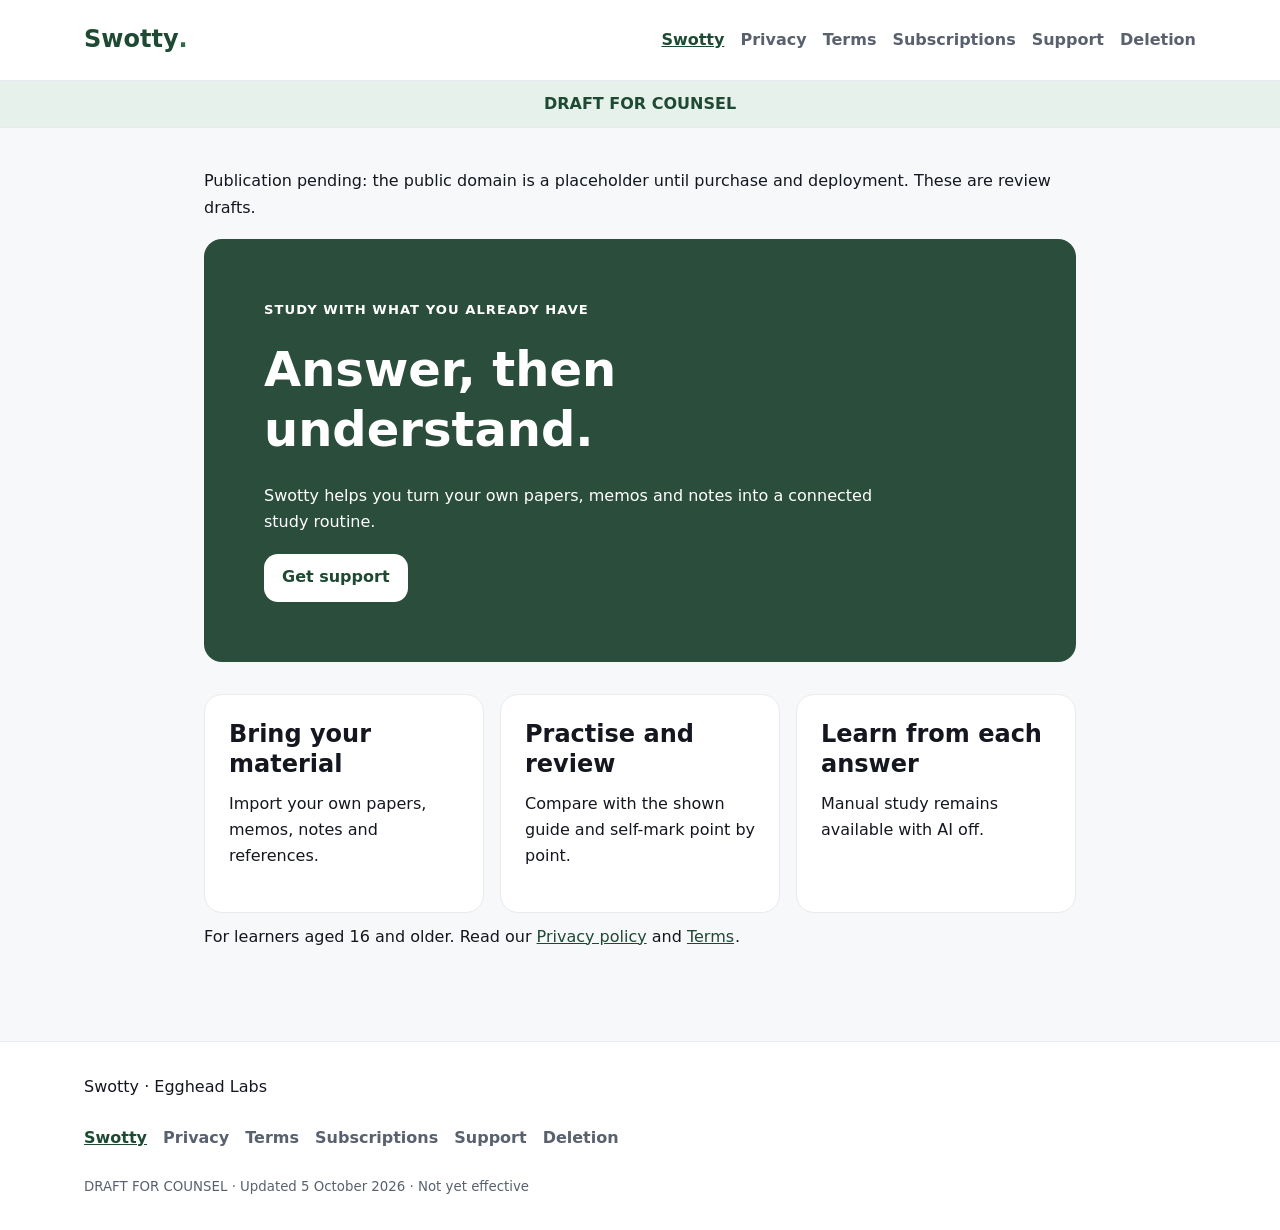
==== index.html @ 385c68c9 "Swotty public pages: landing, privacy, terms, subscriptions, support, deletion, takedown (from Swott" ====
<!doctype html>
<html lang="en"><head><meta charset="utf-8"><meta name="viewport" content="width=device-width, initial-scale=1">
<title>Study your way | Swotty</title><meta name="description" content="Swotty public information — DRAFT FOR COUNSEL.">
<link rel="stylesheet" href="style.css"></head><body>
<header class="site-header"><div class="header-inner"><a class="logo" href="index.html">Swotty<span>.</span></a><nav aria-label="Main navigation"><a href="index.html" aria-current="page">Swotty</a><a href="privacy.html">Privacy</a><a href="terms.html">Terms</a><a href="subscriptions.html">Subscriptions</a><a href="support.html">Support</a><a href="deletion.html">Deletion</a></nav></div></header>
<div class="draft-banner" role="status">DRAFT FOR COUNSEL</div>
<main id="content"><p class="publication-note">Publication pending: the public domain is a placeholder until purchase and deployment. These are review drafts.</p><section class="hero"><p class="eyebrow">Study with what you already have</p><h1>Answer, then understand.</h1><p>Swotty helps you turn your own papers, memos and notes into a connected study routine.</p><a class="button" href="support.html">Get support</a></section><section class="features"><div class="card"><h2>Bring your material</h2><p>Import your own papers, memos, notes and references.</p></div><div class="card"><h2>Practise and review</h2><p>Compare with the shown guide and self-mark point by point.</p></div><div class="card"><h2>Learn from each answer</h2><p>Manual study remains available with AI off.</p></div></section><p>For learners aged 16 and older. Read our <a href="privacy.html">Privacy policy</a> and <a href="terms.html">Terms</a>.</p></main>
<footer><div>Swotty · Egghead Labs</div><nav aria-label="Footer navigation"><a href="index.html" aria-current="page">Swotty</a><a href="privacy.html">Privacy</a><a href="terms.html">Terms</a><a href="subscriptions.html">Subscriptions</a><a href="support.html">Support</a><a href="deletion.html">Deletion</a></nav><small>DRAFT FOR COUNSEL · Updated 5 October 2026 · Not yet effective</small></footer>
</body></html>
---- style.css ----
:root{--bg:#F7F8FA;--surface:#FFFFFF;--surface-2:#F4F6F9;--ink:#14171F;--ink-2:#59616F;--line:#E7EAEF;--brand:#2F6A4C;--brand-ink:#1E4A34;--brand-weak:#E6F1EB;--brand-deep:#2B4D3C;--on-brand:#FFFFFF;--r-card:18px;--r-btn:14px}
/* Legal links remain easy to reach when mobile text is enlarged. */
.logo,nav a,main a{display:inline-flex;align-items:center;min-width:48px;min-height:48px;max-width:100%;overflow-wrap:anywhere}
*{box-sizing:border-box}html{font-family:system-ui,-apple-system,"Segoe UI",sans-serif;color:var(--ink);background:var(--bg)}body{margin:0;line-height:1.65}a{color:var(--brand-ink)}a:focus-visible{outline:3px solid var(--brand);outline-offset:3px}.site-header{background:var(--surface);border-bottom:1px solid var(--line)}.header-inner{max-width:1160px;margin:auto;padding:16px 24px;display:flex;gap:24px;align-items:center;justify-content:space-between;flex-wrap:wrap}.logo{font-size:24px;font-weight:800;text-decoration:none;color:var(--brand-ink)}.logo span{color:var(--brand)}nav{display:flex;gap:8px 16px;flex-wrap:wrap}nav a{text-decoration:none;color:var(--ink-2);font-weight:600}nav a[aria-current="page"]{color:var(--brand-ink);text-decoration:underline}.draft-banner{background:var(--brand-weak);color:var(--brand-ink);text-align:center;font-weight:700;padding:10px 20px;border-bottom:1px solid var(--line)}main{max-width:920px;margin:40px auto 80px;padding:0 24px}h1,h2{line-height:1.25}h1{font-size:clamp(2rem,5vw,3rem);margin:0 0 24px}h2{font-size:1.5rem;margin:36px 0 12px}p{margin:0 0 18px;overflow-wrap:anywhere}.card{background:var(--surface);border:1px solid var(--line);border-radius:var(--r-card);padding:24px}.card h2{margin-top:0}.contact{font-size:1.2rem;font-weight:700}.hero{background:var(--brand-deep);color:var(--on-brand);border-radius:var(--r-card);padding:clamp(28px,5vw,60px);margin-bottom:32px}.hero h1{max-width:680px}.hero p{max-width:640px}.eyebrow{text-transform:uppercase;letter-spacing:.08em;font-size:.82rem;font-weight:700}.button{display:inline-block;background:var(--surface);color:var(--brand-ink);border-radius:var(--r-btn);padding:10px 18px;font-weight:700;text-decoration:none}.features{display:grid;grid-template-columns:repeat(3,minmax(0,1fr));gap:16px}footer{background:var(--surface);border-top:1px solid var(--line);padding:32px max(24px,calc((100vw - 1112px)/2));display:grid;gap:14px}footer small{color:var(--ink-2)}@media(max-width:700px){.header-inner{padding:14px 20px}nav{gap:6px 12px;font-size:.88rem}main{margin:28px auto 56px;padding:0 20px}.features{grid-template-columns:1fr}.card{padding:20px}}
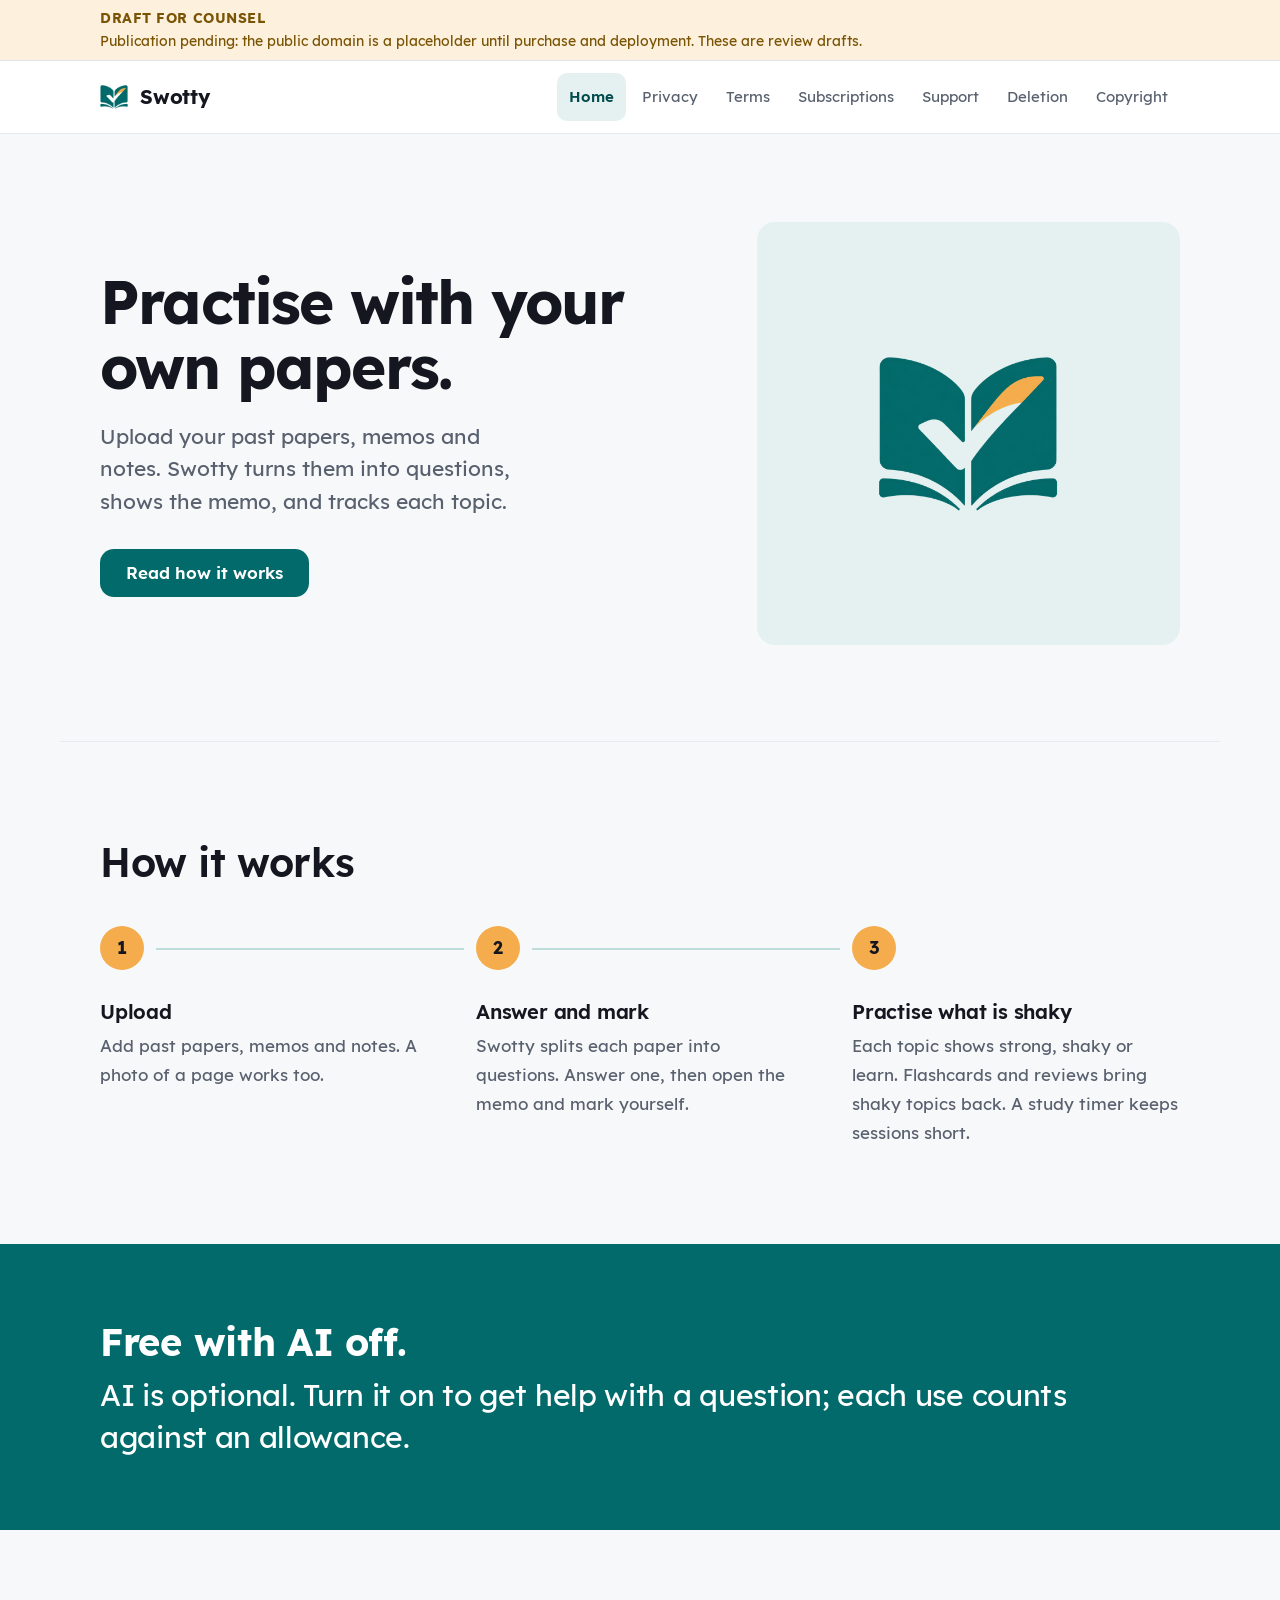
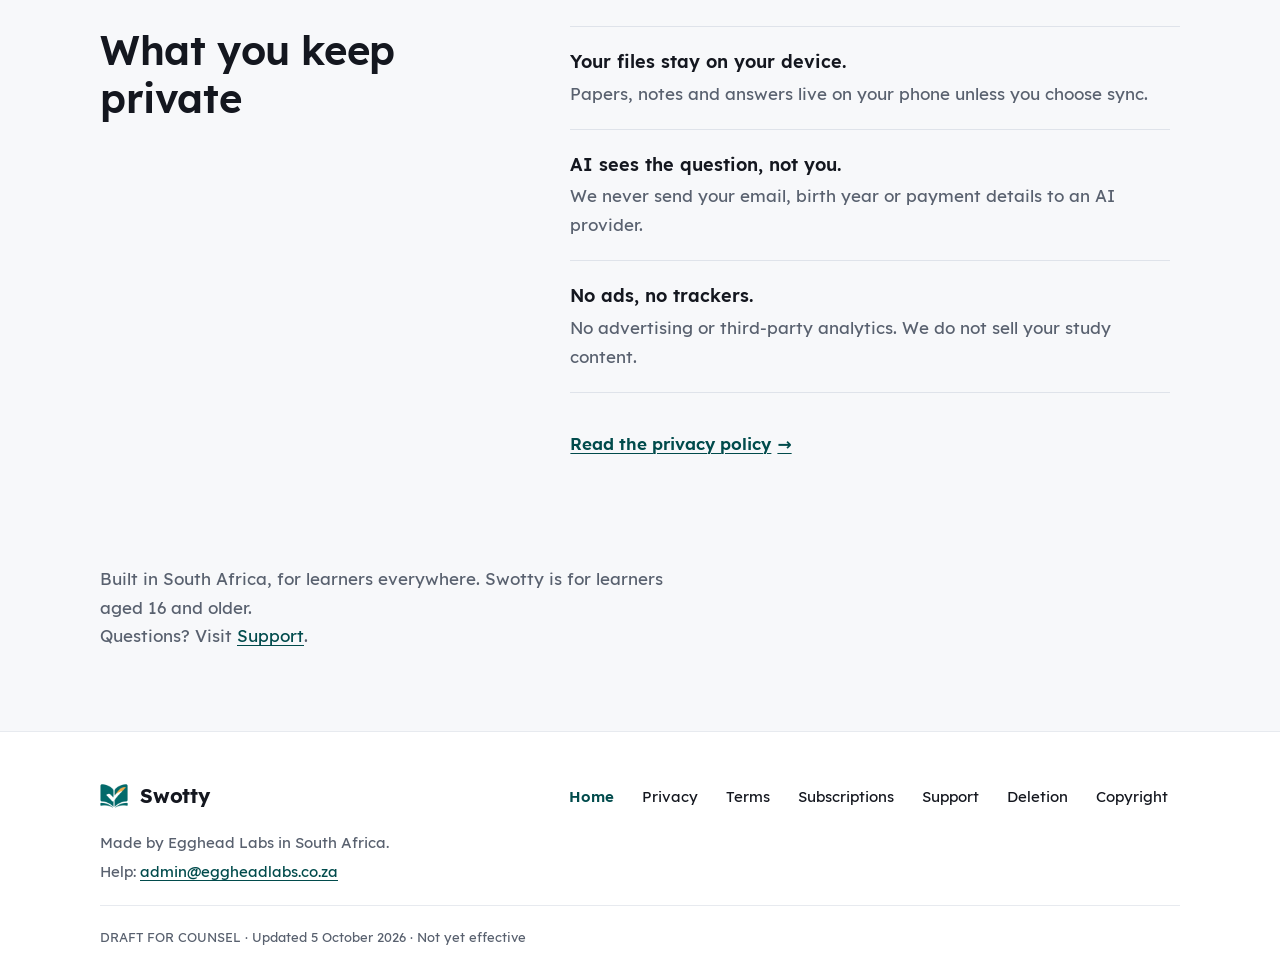
==== commit 9fd845f4: "Swotty site design r1: Lexend, logo and favicon, landing hierarchy, legal TOC" ====
--- a/index.html
+++ b/index.html
@@ -1,9 +1,13 @@
 <!doctype html>
 <html lang="en"><head><meta charset="utf-8"><meta name="viewport" content="width=device-width, initial-scale=1">
-<title>Study your way | Swotty</title><meta name="description" content="Swotty public information — DRAFT FOR COUNSEL.">
-<link rel="stylesheet" href="style.css"></head><body>
-<header class="site-header"><div class="header-inner"><a class="logo" href="index.html">Swotty<span>.</span></a><nav aria-label="Main navigation"><a href="index.html" aria-current="page">Swotty</a><a href="privacy.html">Privacy</a><a href="terms.html">Terms</a><a href="subscriptions.html">Subscriptions</a><a href="support.html">Support</a><a href="deletion.html">Deletion</a></nav></div></header>
-<div class="draft-banner" role="status">DRAFT FOR COUNSEL</div>
-<main id="content"><p class="publication-note">Publication pending: the public domain is a placeholder until purchase and deployment. These are review drafts.</p><section class="hero"><p class="eyebrow">Study with what you already have</p><h1>Answer, then understand.</h1><p>Swotty helps you turn your own papers, memos and notes into a connected study routine.</p><a class="button" href="support.html">Get support</a></section><section class="features"><div class="card"><h2>Bring your material</h2><p>Import your own papers, memos, notes and references.</p></div><div class="card"><h2>Practise and review</h2><p>Compare with the shown guide and self-mark point by point.</p></div><div class="card"><h2>Learn from each answer</h2><p>Manual study remains available with AI off.</p></div></section><p>For learners aged 16 and older. Read our <a href="privacy.html">Privacy policy</a> and <a href="terms.html">Terms</a>.</p></main>
-<footer><div>Swotty · Egghead Labs</div><nav aria-label="Footer navigation"><a href="index.html" aria-current="page">Swotty</a><a href="privacy.html">Privacy</a><a href="terms.html">Terms</a><a href="subscriptions.html">Subscriptions</a><a href="support.html">Support</a><a href="deletion.html">Deletion</a></nav><small>DRAFT FOR COUNSEL · Updated 5 October 2026 · Not yet effective</small></footer>
+<title>Practise with your own papers | Swotty</title><meta name="description" content="Swotty public information — DRAFT FOR COUNSEL.">
+<meta name="theme-color" content="#026A6B">
+<link rel="icon" type="image/png" href="logo.png"><link rel="icon" type="image/png" sizes="512x512" href="icon-512.png"><link rel="apple-touch-icon" href="apple-touch-icon.png">
+<link rel="preload" href="fonts/Lexend-Regular.ttf" as="font" type="font/ttf" crossorigin>
+<link rel="stylesheet" href="style.css"></head><body class="landing">
+<a class="skip-link" href="#content">Skip to content</a>
+<div class="status-bar"><div class="draft-banner" role="status">DRAFT FOR COUNSEL</div><p class="publication-note">Publication pending: the public domain is a placeholder until purchase and deployment. These are review drafts.</p></div>
+<header class="site-header"><div class="header-inner"><a class="logo" href="index.html"><img src="logo.png" width="44" height="44" alt=""><span>Swotty</span></a><nav class="main-nav" aria-label="Main navigation"><a href="index.html" aria-current="page">Home</a><a href="privacy.html">Privacy</a><a href="terms.html">Terms</a><a href="subscriptions.html">Subscriptions</a><a href="support.html">Support</a><a href="deletion.html">Deletion</a><a href="takedown.html">Copyright</a></nav></div></header>
+<main id="content" tabindex="-1"><section class="hero"><div class="hero-copy"><h1>Practise with your own papers.</h1><p class="hero-sub">Upload your past papers, memos and notes. Swotty turns them into questions, shows the memo, and tracks each topic.</p><a class="button" href="#how-it-works">Read how it works</a></div><div class="hero-mark" aria-hidden="true"><img src="logo.png" width="320" height="320" alt=""></div></section><section class="steps" id="how-it-works" aria-labelledby="how-title"><h2 id="how-title">How it works</h2><ol class="step-list"><li><span class="step-num" aria-hidden="true">1</span><h3>Upload</h3><p>Add past papers, memos and notes. A photo of a page works too.</p></li><li><span class="step-num" aria-hidden="true">2</span><h3>Answer and mark</h3><p>Swotty splits each paper into questions. Answer one, then open the memo and mark yourself.</p></li><li><span class="step-num" aria-hidden="true">3</span><h3>Practise what is shaky</h3><p>Each topic shows strong, shaky or learn. Flashcards and reviews bring shaky topics back. A study timer keeps sessions short.</p></li></ol></section><section class="free"><p class="free-line"><strong>Free with AI off.</strong> AI is optional. Turn it on to get help with a question; each use counts against an allowance.</p></section><section class="private" aria-labelledby="private-title"><div class="private-inner"><h2 id="private-title">What you keep private</h2><ul><li><strong>Your files stay on your device.</strong> Papers, notes and answers live on your phone unless you choose sync.</li><li><strong>AI sees the question, not you.</strong> We never send your email, birth year or payment details to an AI provider.</li><li><strong>No ads, no trackers.</strong> No advertising or third-party analytics. We do not sell your study content.</li></ul><a class="text-link" href="privacy.html">Read the privacy policy</a></div></section><section class="closing"><p>Built in South Africa, for learners everywhere. Swotty is for learners aged 16 and older.</p><p>Questions? Visit <a href="support.html">Support</a>.</p></section></main>
+<footer class="site-footer"><div class="footer-inner"><div class="footer-brand"><a class="logo" href="index.html"><img src="logo.png" width="44" height="44" alt=""><span>Swotty</span></a><p>Made by Egghead Labs in South Africa.</p><p>Help: <a href="mailto:admin@eggheadlabs.co.za?subject=Swotty%20support%20%E2%80%94%20Egghead%20Labs&amp;body=">admin@eggheadlabs.co.za</a></p></div><nav aria-label="Footer navigation"><a href="index.html" aria-current="page">Home</a><a href="privacy.html">Privacy</a><a href="terms.html">Terms</a><a href="subscriptions.html">Subscriptions</a><a href="support.html">Support</a><a href="deletion.html">Deletion</a><a href="takedown.html">Copyright</a></nav><small>DRAFT FOR COUNSEL · Updated 5 October 2026 · Not yet effective</small></div></footer>
 </body></html>
--- a/style.css
+++ b/style.css
@@ -1,4 +1,152 @@
-:root{--bg:#F7F8FA;--surface:#FFFFFF;--surface-2:#F4F6F9;--ink:#14171F;--ink-2:#59616F;--line:#E7EAEF;--brand:#2F6A4C;--brand-ink:#1E4A34;--brand-weak:#E6F1EB;--brand-deep:#2B4D3C;--on-brand:#FFFFFF;--r-card:18px;--r-btn:14px}
-/* Legal links remain easy to reach when mobile text is enlarged. */
-.logo,nav a,main a{display:inline-flex;align-items:center;min-width:48px;min-height:48px;max-width:100%;overflow-wrap:anywhere}
-*{box-sizing:border-box}html{font-family:system-ui,-apple-system,"Segoe UI",sans-serif;color:var(--ink);background:var(--bg)}body{margin:0;line-height:1.65}a{color:var(--brand-ink)}a:focus-visible{outline:3px solid var(--brand);outline-offset:3px}.site-header{background:var(--surface);border-bottom:1px solid var(--line)}.header-inner{max-width:1160px;margin:auto;padding:16px 24px;display:flex;gap:24px;align-items:center;justify-content:space-between;flex-wrap:wrap}.logo{font-size:24px;font-weight:800;text-decoration:none;color:var(--brand-ink)}.logo span{color:var(--brand)}nav{display:flex;gap:8px 16px;flex-wrap:wrap}nav a{text-decoration:none;color:var(--ink-2);font-weight:600}nav a[aria-current="page"]{color:var(--brand-ink);text-decoration:underline}.draft-banner{background:var(--brand-weak);color:var(--brand-ink);text-align:center;font-weight:700;padding:10px 20px;border-bottom:1px solid var(--line)}main{max-width:920px;margin:40px auto 80px;padding:0 24px}h1,h2{line-height:1.25}h1{font-size:clamp(2rem,5vw,3rem);margin:0 0 24px}h2{font-size:1.5rem;margin:36px 0 12px}p{margin:0 0 18px;overflow-wrap:anywhere}.card{background:var(--surface);border:1px solid var(--line);border-radius:var(--r-card);padding:24px}.card h2{margin-top:0}.contact{font-size:1.2rem;font-weight:700}.hero{background:var(--brand-deep);color:var(--on-brand);border-radius:var(--r-card);padding:clamp(28px,5vw,60px);margin-bottom:32px}.hero h1{max-width:680px}.hero p{max-width:640px}.eyebrow{text-transform:uppercase;letter-spacing:.08em;font-size:.82rem;font-weight:700}.button{display:inline-block;background:var(--surface);color:var(--brand-ink);border-radius:var(--r-btn);padding:10px 18px;font-weight:700;text-decoration:none}.features{display:grid;grid-template-columns:repeat(3,minmax(0,1fr));gap:16px}footer{background:var(--surface);border-top:1px solid var(--line);padding:32px max(24px,calc((100vw - 1112px)/2));display:grid;gap:14px}footer small{color:var(--ink-2)}@media(max-width:700px){.header-inner{padding:14px 20px}nav{gap:6px 12px;font-size:.88rem}main{margin:28px auto 56px;padding:0 20px}.features{grid-template-columns:1fr}.card{padding:20px}}
+/* Swotty public site. Neutrals from app/lib/theme/tokens.dart; brand teal and
+   warm accent sampled from the Swotty logo; Lexend per sw-20261007-10. */
+@font-face{font-family:"Lexend";src:url("fonts/Lexend-Regular.ttf") format("truetype");font-weight:400;font-display:swap}
+@font-face{font-family:"Lexend";src:url("fonts/Lexend-SemiBold.ttf") format("truetype");font-weight:600;font-display:swap}
+@font-face{font-family:"Lexend";src:url("fonts/Lexend-Bold.ttf") format("truetype");font-weight:700;font-display:swap}
+
+:root{
+  --bg:#F7F8FA;--surface:#FFFFFF;--surface-2:#F4F6F9;
+  --ink:#14171F;--ink-2:#59616F;--line:#E7EAEF;--edge:#DFE3EA;
+  --brand:#026A6B;--brand-ink:#014B4C;--brand-weak:#E4F1F0;--brand-line:#BEDCDA;--on-brand:#FFFFFF;
+  --accent:#F4AC4C;--accent-weak:#FDF0DC;--accent-ink:#7A5405;
+  --r-card:18px;--r-btn:14px;
+  --measure:70ch;--wrap:1160px;--gutter:clamp(20px,5vw,40px);
+}
+*{box-sizing:border-box}
+html{font-family:"Lexend",system-ui,-apple-system,"Segoe UI",sans-serif;color:var(--ink);background:var(--bg);-webkit-text-size-adjust:100%}
+@media (prefers-reduced-motion:no-preference){html{scroll-behavior:smooth}}
+body{margin:0;font-size:1.0625rem;line-height:1.7;font-weight:400}
+img{max-width:100%;height:auto}
+a{color:var(--brand-ink);text-decoration-thickness:1px;text-underline-offset:3px}
+a:hover{text-decoration-thickness:2px}
+a:focus-visible,main:focus-visible{outline:3px solid var(--brand);outline-offset:3px;border-radius:4px}
+main:focus{outline:none}
+p{margin:0 0 1.1em;overflow-wrap:anywhere}
+h1,h2,h3{line-height:1.2;letter-spacing:-.01em;font-weight:600;color:var(--ink)}
+
+/* Every link keeps a 48px target. Inline prose links grow their hit area with
+   padding, which does not change the line box. */
+.logo,nav a,.button,.text-link,.toc a,.skip-link{display:inline-flex;align-items:center;min-height:48px;min-width:48px;max-width:100%}
+main p a,main li:not(.toc li) a,.footer-brand a:not(.logo){padding:15px 3px;margin:0 -3px;overflow-wrap:anywhere}
+
+.skip-link{position:absolute;left:12px;top:12px;z-index:10;padding:0 18px;background:var(--brand-ink);color:var(--on-brand);font-weight:600;border-radius:var(--r-btn);transform:translateY(-200%)}
+.skip-link:focus{transform:none}
+
+/* Draft status: visible on every page, quieter than the content. */
+.status-bar{background:var(--accent-weak);border-bottom:1px solid var(--edge);color:var(--accent-ink);font-size:.875rem;line-height:1.5}
+.draft-banner{max-width:var(--wrap);margin:0 auto;padding:8px var(--gutter) 0;font-weight:700;letter-spacing:.04em}
+.publication-note{max-width:var(--wrap);margin:0 auto;padding:2px var(--gutter) 8px;color:var(--accent-ink)}
+.status-bar .draft-banner:last-child{padding-bottom:8px}
+
+/* Header */
+.site-header{background:var(--surface);border-bottom:1px solid var(--line);position:sticky;top:0;z-index:5}
+.header-inner{max-width:var(--wrap);margin:0 auto;padding:0 var(--gutter);display:flex;align-items:center;gap:24px;min-height:72px}
+.logo{gap:8px;text-decoration:none;color:var(--ink);font-weight:700;font-size:1.25rem;letter-spacing:-.01em}
+.logo img{width:44px;height:44px;margin:-4px -4px -4px -8px}
+.main-nav{display:flex;margin-left:auto;gap:4px}
+.main-nav a{flex:none;padding:0 12px;border-radius:10px;color:var(--ink-2);text-decoration:none;font-size:.9375rem;font-weight:500;white-space:nowrap}
+.main-nav a:hover{color:var(--ink);background:var(--surface-2)}
+.main-nav a[aria-current="page"]{color:var(--brand-ink);background:var(--brand-weak);font-weight:600}
+
+/* Landing */
+.landing main{display:block}
+.hero{max-width:var(--wrap);margin:0 auto;padding:clamp(40px,8vw,88px) var(--gutter) clamp(48px,8vw,96px);display:grid;gap:40px;align-items:center}
+.hero h1{font-size:clamp(2.5rem,6.4vw,3.75rem);line-height:1.08;letter-spacing:-.03em;font-weight:700;margin:0 0 20px;max-width:15ch}
+.hero-sub{font-size:clamp(1.125rem,2.2vw,1.3125rem);line-height:1.55;color:var(--ink-2);max-width:34ch;margin-bottom:32px}
+.hero-mark{display:none}
+.button{padding:0 26px;background:var(--brand);color:var(--on-brand);border-radius:var(--r-btn);font-weight:600;text-decoration:none;white-space:nowrap;transition:background .15s,transform .1s}
+.button:hover{background:var(--brand-ink)}
+.button:active{transform:translateY(1px)}
+
+.steps{max-width:var(--wrap);margin:0 auto;padding:clamp(48px,8vw,96px) var(--gutter);border-top:1px solid var(--line);scroll-margin-top:72px}
+.steps h2{font-size:clamp(1.75rem,3.6vw,2.5rem);margin:0 0 40px}
+.step-list{list-style:none;margin:0;padding:0;display:grid;gap:36px;counter-reset:none}
+.step-list li{position:relative;padding-left:64px}
+.step-num{position:absolute;left:0;top:0;width:44px;height:44px;border-radius:50%;display:grid;place-items:center;background:var(--accent);color:var(--ink);font-weight:700;font-size:1.125rem}
+.step-list h3{font-size:1.25rem;margin:6px 0 8px}
+.step-list p{color:var(--ink-2);margin:0;max-width:36ch}
+
+.free{background:var(--brand);color:var(--on-brand)}
+.free-line{max-width:var(--wrap);margin:0 auto;padding:clamp(40px,7vw,72px) var(--gutter);font-size:clamp(1.25rem,2.8vw,1.875rem);line-height:1.4;letter-spacing:-.01em}
+.free-line strong{display:block;font-weight:700;font-size:1.25em;margin-bottom:6px}
+.free .free-line{color:var(--on-brand)}
+
+.private{max-width:var(--wrap);margin:0 auto;padding:clamp(48px,8vw,96px) var(--gutter)}
+.private-inner{display:grid;gap:8px}
+.private h2{font-size:clamp(1.75rem,3.6vw,2.5rem);margin:0 0 24px}
+.private ul{list-style:none;margin:0 0 20px;padding:0;border-top:1px solid var(--edge)}
+.private li{padding:20px 0;border-bottom:1px solid var(--edge);color:var(--ink-2);max-width:60ch}
+.private li strong{display:block;color:var(--ink);font-weight:600;font-size:1.125rem;margin-bottom:2px}
+.text-link{font-weight:600;gap:6px}
+.text-link::after{content:"\2192";transition:transform .15s}
+.text-link:hover::after{transform:translateX(3px)}
+
+.closing{max-width:var(--wrap);margin:0 auto;padding:0 var(--gutter) clamp(48px,8vw,80px);color:var(--ink-2)}
+.closing p{margin:0;max-width:60ch}
+
+/* Legal and support pages */
+.doc{max-width:var(--wrap);margin:0 auto;padding:clamp(32px,6vw,64px) var(--gutter) clamp(56px,8vw,96px);display:grid;gap:32px}
+.prose{max-width:var(--measure);min-width:0}
+.prose h1{font-size:clamp(2rem,5vw,2.875rem);line-height:1.12;letter-spacing:-.025em;font-weight:700;margin:0 0 20px}
+.doc-head p{font-size:.9375rem;line-height:1.6;color:var(--ink-2);padding-bottom:28px;margin-bottom:32px;border-bottom:1px solid var(--edge)}
+.prose h2{font-size:1.375rem;margin:2.4em 0 .6em;scroll-margin-top:96px}
+.prose .card+h2{margin-top:1.6em}
+.prose>h2:first-child{margin-top:0}
+.doc-head p:last-child{margin-bottom:0}
+.doc{row-gap:28px}
+.prose strong{font-weight:600}
+.card{background:var(--surface);border:1px solid var(--edge);border-left:4px solid var(--brand);border-radius:var(--r-card);padding:24px 24px 8px;margin:0 0 28px}
+.card h2{margin:0 0 .5em;font-size:1.25rem}
+.contact{font-size:1.25rem;font-weight:600}
+
+.toc{font-size:.9375rem;background:var(--surface);border:1px solid var(--edge);border-radius:var(--r-card);padding:16px 8px 8px}
+.toc-title{margin:0 12px 4px;font-weight:600;color:var(--ink);font-size:.875rem;letter-spacing:.02em}
+.toc ol{list-style:none;margin:0;padding:0}
+.toc a{width:100%;padding:0 12px;border-radius:10px;color:var(--ink-2);text-decoration:none;line-height:1.35}
+.toc a:hover{background:var(--surface-2);color:var(--ink)}
+
+/* Footer */
+.site-footer{background:var(--surface);border-top:1px solid var(--line);color:var(--ink-2);font-size:.9375rem}
+.footer-inner{max-width:var(--wrap);margin:0 auto;padding:40px var(--gutter) 32px;display:grid;gap:20px}
+.footer-brand p{margin:4px 0 0}
+.site-footer nav{display:flex;flex-wrap:wrap;gap:0 4px;margin-left:-12px}
+.site-footer nav a{padding:0 12px;color:var(--ink);text-decoration:none;font-weight:500}
+.site-footer nav a:hover{text-decoration:underline}
+.site-footer nav a[aria-current="page"]{color:var(--brand-ink);font-weight:600}
+.site-footer small{display:block;padding-top:20px;border-top:1px solid var(--line);font-size:.8125rem;color:var(--ink-2)}
+
+/* Mobile: the main nav becomes a scrolling row under the logo. */
+@media (max-width:899px){
+  .header-inner{flex-wrap:wrap;gap:0;min-height:0;padding-top:8px}
+  .main-nav{order:2;width:calc(100% + 2 * var(--gutter));margin:0 calc(-1 * var(--gutter));padding:0 calc(var(--gutter) - 12px) 6px;overflow-x:auto;scrollbar-width:none}
+  .main-nav::-webkit-scrollbar{display:none}
+  .main-nav a{font-size:.875rem;padding:0 12px}
+  .site-header{position:static}
+}
+
+@media (min-width:900px){
+  .hero{grid-template-columns:minmax(0,1.4fr) minmax(0,1fr);gap:64px}
+  .hero-mark{display:grid;place-items:center;aspect-ratio:1;background:var(--brand-weak);border-radius:var(--r-card)}
+  .hero-mark img{width:68%;height:auto}
+  .step-list{grid-template-columns:repeat(3,minmax(0,1fr));gap:48px;position:relative}
+  .step-list li{padding:68px 0 0}
+  .step-list li::before{content:"";position:absolute;top:22px;left:56px;right:-36px;height:2px;background:var(--brand-line)}
+  .step-list li:last-child::before{display:none}
+  .private-inner{grid-template-columns:minmax(0,1fr) minmax(0,1.5fr);column-gap:64px;align-items:start}
+  .private-inner h2{grid-row:1/3}
+  .private ul{grid-column:2}
+  .private .text-link{grid-column:2;justify-self:start}
+  .doc{grid-template-columns:240px minmax(0,1fr);column-gap:64px;row-gap:36px;align-items:start}
+  .doc-head{grid-column:2}
+  .toc{grid-column:1;grid-row:1/3}
+  .doc>article{grid-column:2}
+  .doc-single{grid-template-columns:minmax(0,1fr)}
+  .doc-single>.doc-head,.doc-single>article{grid-column:1}
+  .toc{position:sticky;top:104px;background:none;border:0;padding:0;border-left:2px solid var(--edge);border-radius:0}
+  .toc-title{margin:0 0 8px 16px}
+  .toc a{min-height:44px;padding:6px 16px;border-radius:0 10px 10px 0;margin-left:-2px;border-left:2px solid transparent}
+  .toc a:hover{border-left-color:var(--brand)}
+  .footer-inner{grid-template-columns:minmax(0,1fr) auto;align-items:start}
+  .site-footer nav{justify-content:flex-end}
+  .site-footer small{grid-column:1/-1}
+}
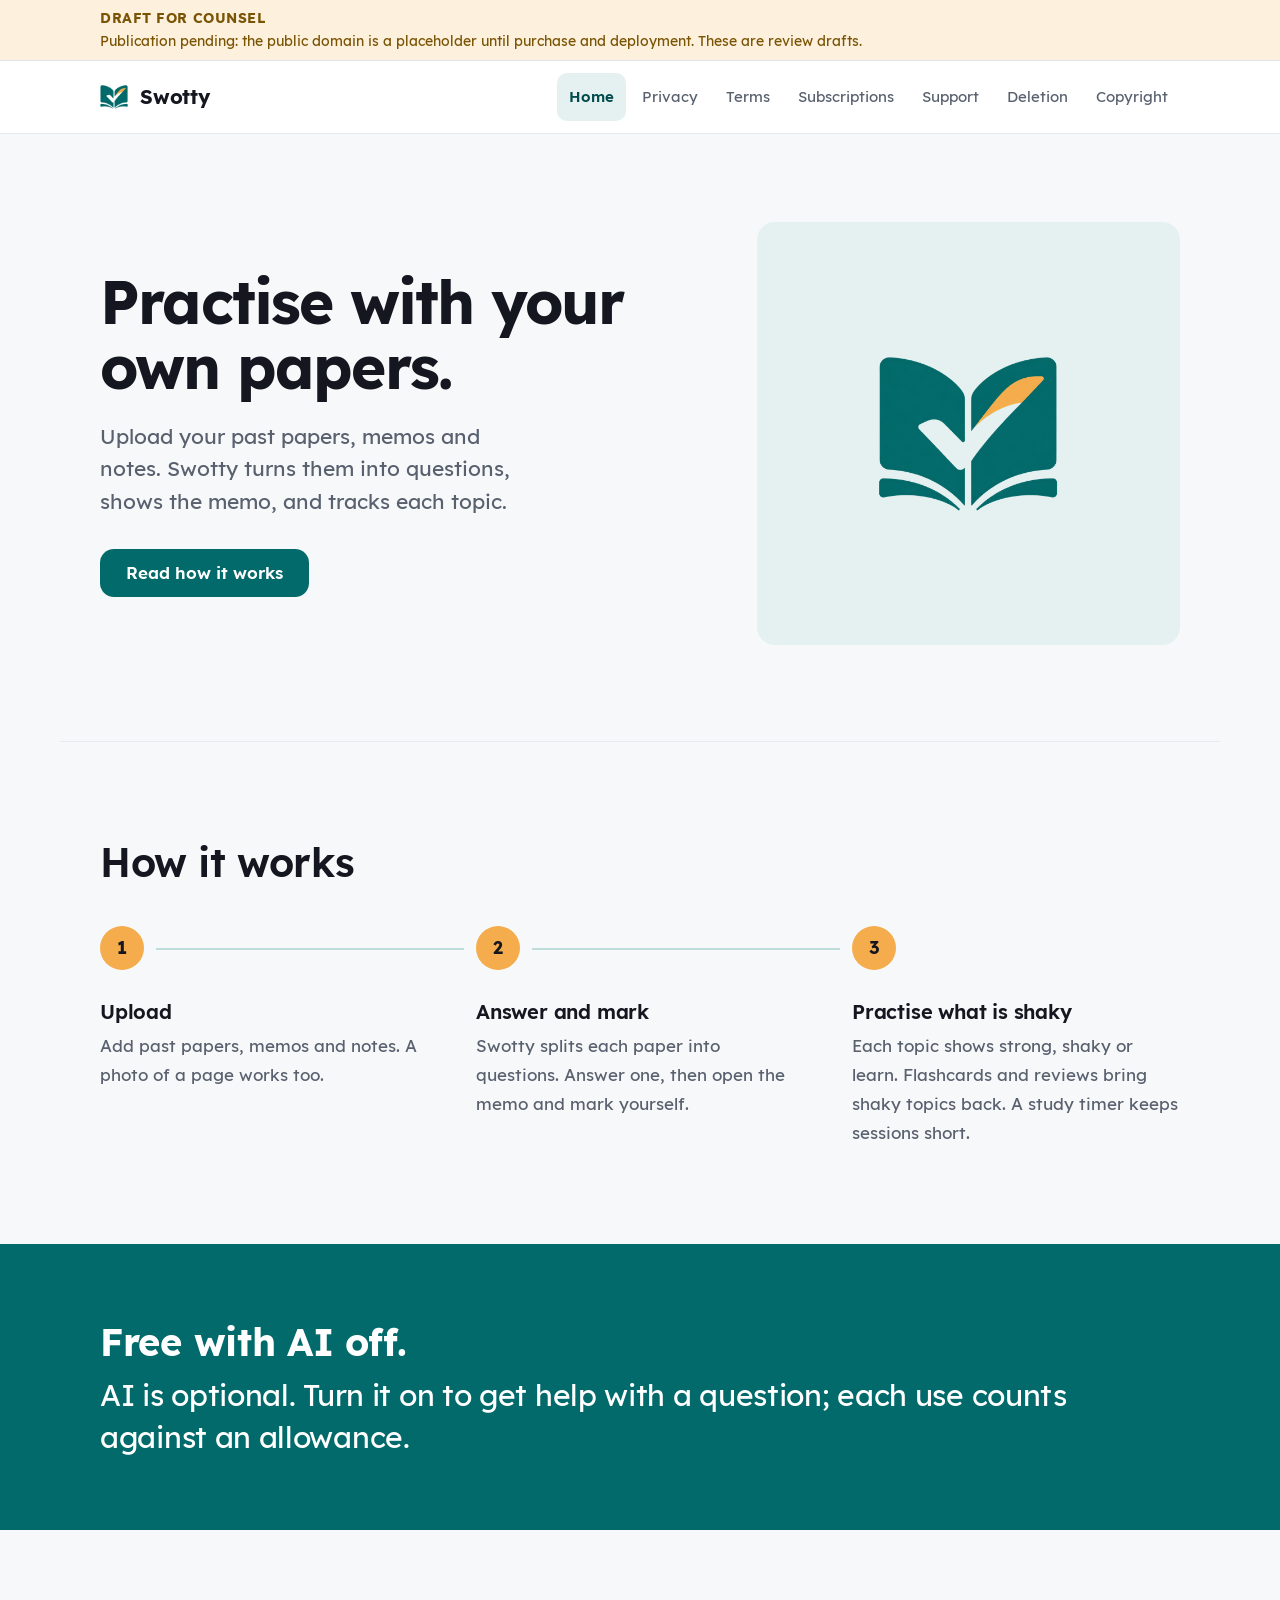
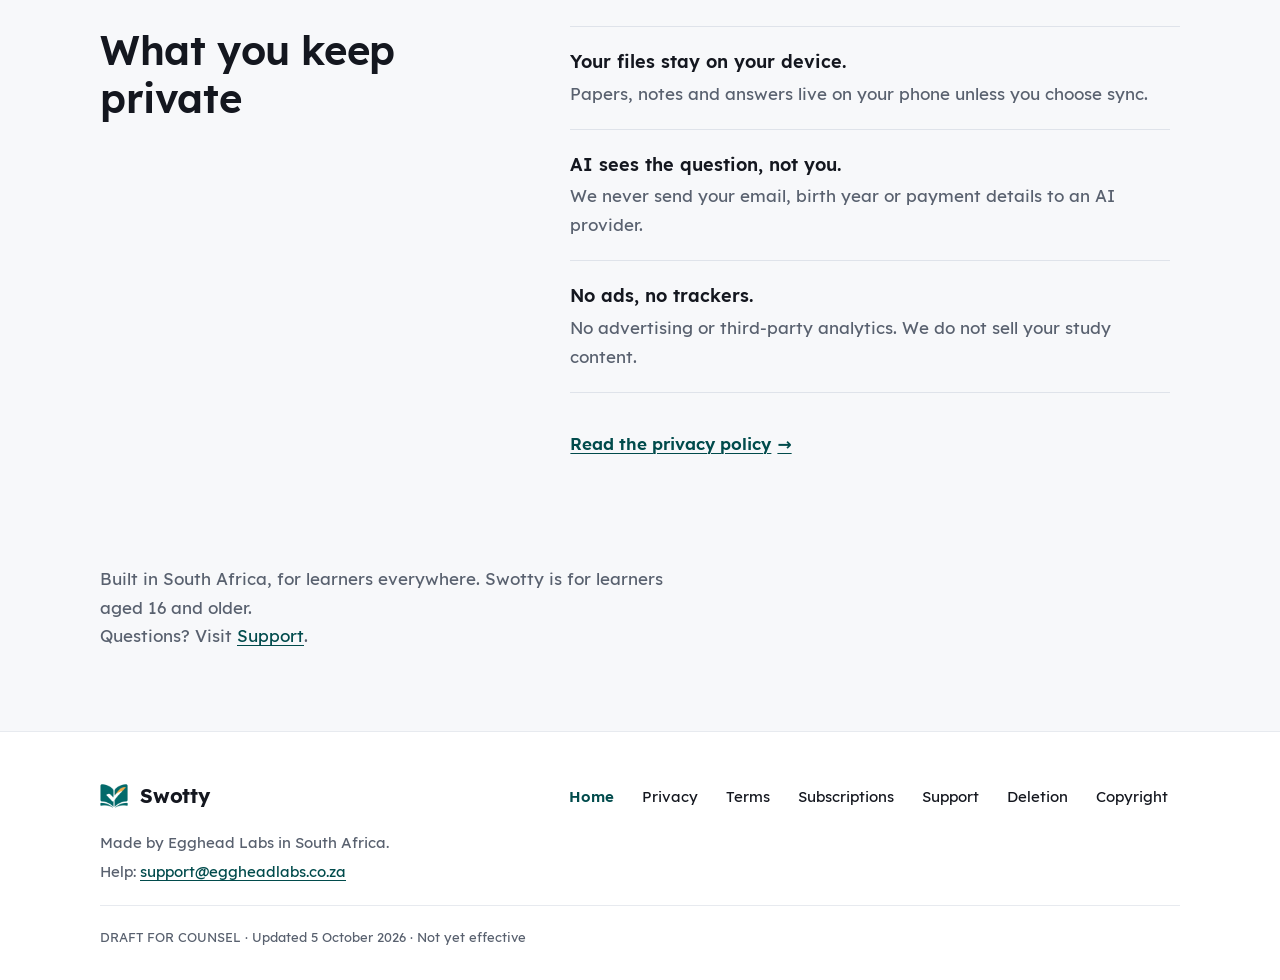
==== commit f1bd9a3b: "Privacy policy r2 and terms at /terms/ (DRAFT FOR COUNSEL) Privacy keeps every fact of the previous " ====
--- a/index.html
+++ b/index.html
@@ -7,7 +7,7 @@
 <link rel="stylesheet" href="style.css"></head><body class="landing">
 <a class="skip-link" href="#content">Skip to content</a>
 <div class="status-bar"><div class="draft-banner" role="status">DRAFT FOR COUNSEL</div><p class="publication-note">Publication pending: the public domain is a placeholder until purchase and deployment. These are review drafts.</p></div>
-<header class="site-header"><div class="header-inner"><a class="logo" href="index.html"><img src="logo.png" width="44" height="44" alt=""><span>Swotty</span></a><nav class="main-nav" aria-label="Main navigation"><a href="index.html" aria-current="page">Home</a><a href="privacy.html">Privacy</a><a href="terms.html">Terms</a><a href="subscriptions.html">Subscriptions</a><a href="support.html">Support</a><a href="deletion.html">Deletion</a><a href="takedown.html">Copyright</a></nav></div></header>
-<main id="content" tabindex="-1"><section class="hero"><div class="hero-copy"><h1>Practise with your own papers.</h1><p class="hero-sub">Upload your past papers, memos and notes. Swotty turns them into questions, shows the memo, and tracks each topic.</p><a class="button" href="#how-it-works">Read how it works</a></div><div class="hero-mark" aria-hidden="true"><img src="logo.png" width="320" height="320" alt=""></div></section><section class="steps" id="how-it-works" aria-labelledby="how-title"><h2 id="how-title">How it works</h2><ol class="step-list"><li><span class="step-num" aria-hidden="true">1</span><h3>Upload</h3><p>Add past papers, memos and notes. A photo of a page works too.</p></li><li><span class="step-num" aria-hidden="true">2</span><h3>Answer and mark</h3><p>Swotty splits each paper into questions. Answer one, then open the memo and mark yourself.</p></li><li><span class="step-num" aria-hidden="true">3</span><h3>Practise what is shaky</h3><p>Each topic shows strong, shaky or learn. Flashcards and reviews bring shaky topics back. A study timer keeps sessions short.</p></li></ol></section><section class="free"><p class="free-line"><strong>Free with AI off.</strong> AI is optional. Turn it on to get help with a question; each use counts against an allowance.</p></section><section class="private" aria-labelledby="private-title"><div class="private-inner"><h2 id="private-title">What you keep private</h2><ul><li><strong>Your files stay on your device.</strong> Papers, notes and answers live on your phone unless you choose sync.</li><li><strong>AI sees the question, not you.</strong> We never send your email, birth year or payment details to an AI provider.</li><li><strong>No ads, no trackers.</strong> No advertising or third-party analytics. We do not sell your study content.</li></ul><a class="text-link" href="privacy.html">Read the privacy policy</a></div></section><section class="closing"><p>Built in South Africa, for learners everywhere. Swotty is for learners aged 16 and older.</p><p>Questions? Visit <a href="support.html">Support</a>.</p></section></main>
-<footer class="site-footer"><div class="footer-inner"><div class="footer-brand"><a class="logo" href="index.html"><img src="logo.png" width="44" height="44" alt=""><span>Swotty</span></a><p>Made by Egghead Labs in South Africa.</p><p>Help: <a href="mailto:admin@eggheadlabs.co.za?subject=Swotty%20support%20%E2%80%94%20Egghead%20Labs&amp;body=">admin@eggheadlabs.co.za</a></p></div><nav aria-label="Footer navigation"><a href="index.html" aria-current="page">Home</a><a href="privacy.html">Privacy</a><a href="terms.html">Terms</a><a href="subscriptions.html">Subscriptions</a><a href="support.html">Support</a><a href="deletion.html">Deletion</a><a href="takedown.html">Copyright</a></nav><small>DRAFT FOR COUNSEL · Updated 5 October 2026 · Not yet effective</small></div></footer>
+<header class="site-header"><div class="header-inner"><a class="logo" href="index.html"><img src="logo.png" width="44" height="44" alt=""><span>Swotty</span></a><nav class="main-nav" aria-label="Main navigation"><a href="index.html" aria-current="page">Home</a><a href="privacy/">Privacy</a><a href="terms/">Terms</a><a href="subscriptions.html">Subscriptions</a><a href="support.html">Support</a><a href="deletion.html">Deletion</a><a href="takedown.html">Copyright</a></nav></div></header>
+<main id="content" tabindex="-1"><section class="hero"><div class="hero-copy"><h1>Practise with your own papers.</h1><p class="hero-sub">Upload your past papers, memos and notes. Swotty turns them into questions, shows the memo, and tracks each topic.</p><a class="button" href="#how-it-works">Read how it works</a></div><div class="hero-mark" aria-hidden="true"><img src="logo.png" width="320" height="320" alt=""></div></section><section class="steps" id="how-it-works" aria-labelledby="how-title"><h2 id="how-title">How it works</h2><ol class="step-list"><li><span class="step-num" aria-hidden="true">1</span><h3>Upload</h3><p>Add past papers, memos and notes. A photo of a page works too.</p></li><li><span class="step-num" aria-hidden="true">2</span><h3>Answer and mark</h3><p>Swotty splits each paper into questions. Answer one, then open the memo and mark yourself.</p></li><li><span class="step-num" aria-hidden="true">3</span><h3>Practise what is shaky</h3><p>Each topic shows strong, shaky or learn. Flashcards and reviews bring shaky topics back. A study timer keeps sessions short.</p></li></ol></section><section class="free"><p class="free-line"><strong>Free with AI off.</strong> AI is optional. Turn it on to get help with a question; each use counts against an allowance.</p></section><section class="private" aria-labelledby="private-title"><div class="private-inner"><h2 id="private-title">What you keep private</h2><ul><li><strong>Your files stay on your device.</strong> Papers, notes and answers live on your phone unless you choose sync.</li><li><strong>AI sees the question, not you.</strong> We never send your email, birth year or payment details to an AI provider.</li><li><strong>No ads, no trackers.</strong> No advertising or third-party analytics. We do not sell your study content.</li></ul><a class="text-link" href="privacy/">Read the privacy policy</a></div></section><section class="closing"><p>Built in South Africa, for learners everywhere. Swotty is for learners aged 16 and older.</p><p>Questions? Visit <a href="support.html">Support</a>.</p></section></main>
+<footer class="site-footer"><div class="footer-inner"><div class="footer-brand"><a class="logo" href="index.html"><img src="logo.png" width="44" height="44" alt=""><span>Swotty</span></a><p>Made by Egghead Labs in South Africa.</p><p>Help: <a href="mailto:support@eggheadlabs.co.za?subject=Swotty%20support%20%E2%80%94%20Egghead%20Labs&amp;body=">support@eggheadlabs.co.za</a></p></div><nav aria-label="Footer navigation"><a href="index.html" aria-current="page">Home</a><a href="privacy/">Privacy</a><a href="terms/">Terms</a><a href="subscriptions.html">Subscriptions</a><a href="support.html">Support</a><a href="deletion.html">Deletion</a><a href="takedown.html">Copyright</a></nav><small>DRAFT FOR COUNSEL · Updated 5 October 2026 · Not yet effective</small></div></footer>
 </body></html>
